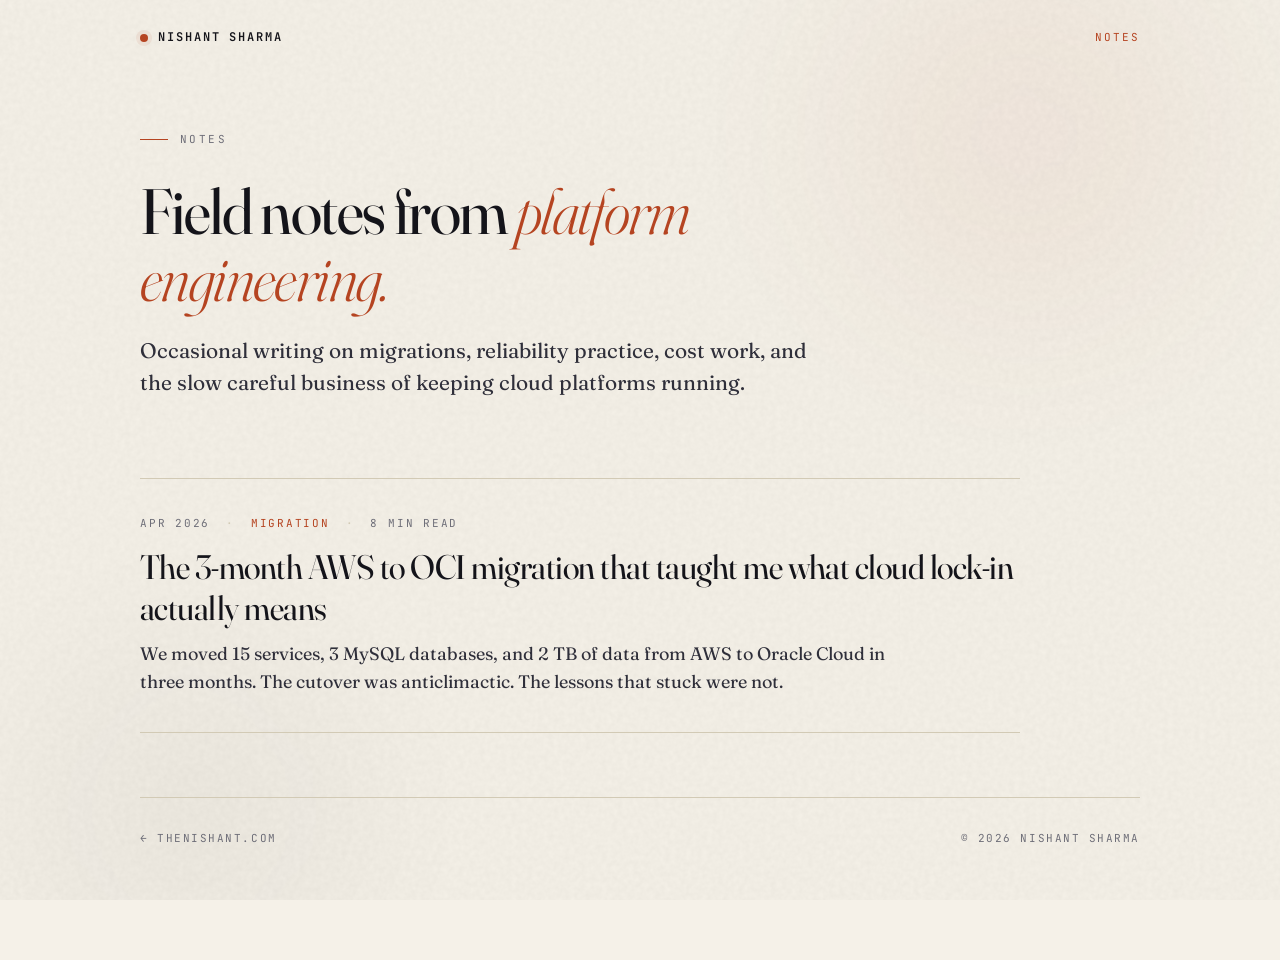
==== notes/index.html @ 916ec0bc "Added new website files with blog" ====
<!DOCTYPE html>
<html lang="en">
<head>
  <meta charset="UTF-8" />
  <meta name="viewport" content="width=device-width, initial-scale=1.0" />
  <title>Notes — Nishant Sharma</title>
  <meta name="description" content="Notes on platform engineering, migrations, reliability, and cost work." />

  <link rel="preconnect" href="https://fonts.googleapis.com" />
  <link rel="preconnect" href="https://fonts.gstatic.com" crossorigin />
  <link href="https://fonts.googleapis.com/css2?family=Fraunces:opsz,wght@9..144,300;9..144,400;9..144,500;9..144,600;9..144,700&family=JetBrains+Mono:wght@400;500;600&display=swap" rel="stylesheet" />
  <link rel="stylesheet" href="/style.css" />
</head>
<body>
  <div class="bg-fx"></div>
  <div class="grain"></div>

  <header class="topbar">
    <a href="/" class="mark">Nishant Sharma</a>
    <nav>
      <a href="/notes/" class="current">Notes</a>
    </nav>
  </header>

  <main class="container">
    <div class="notes-hero">
      <div class="eyebrow">Notes</div>
      <h1>Field notes from <em>platform engineering.</em></h1>
      <p>
        Occasional writing on migrations, reliability practice, cost work, and the slow careful business of keeping cloud platforms running.
      </p>
    </div>

    <ul class="notes-list">
      <li>
        <a href="/notes/aws-to-oci-migration/">
          <div class="note-meta">
            <span>Apr 2026</span>
            <span class="sep">·</span>
            <span class="tag">Migration</span>
            <span class="sep">·</span>
            <span>8 min read</span>
          </div>
          <h2 class="note-title">The 3-month AWS to OCI migration that taught me what cloud lock-in actually means</h2>
          <p class="note-summary">
            We moved 15 services, 3 MySQL databases, and 2 TB of data from AWS to Oracle Cloud in three months. The cutover was anticlimactic. The lessons that stuck were not.
          </p>
        </a>
      </li>
    </ul>

    <footer>
      <span><a href="/" style="color: var(--ink-mute); text-decoration: none;">← thenishant.com</a></span>
      <span>© 2026 Nishant Sharma</span>
    </footer>
  </main>
</body>
</html>
---- style.css ----
:root {
  --ink: #14141a;
  --ink-soft: #2f2f3a;
  --ink-mute: #6e6e78;
  --paper: #f5f1e8;
  --paper-warm: #ece5d3;
  --paper-deep: #e3dac4;
  --rule: #d2cab5;
  --rule-soft: #ddd5c0;
  --accent: #b54421;
  --accent-deep: #8e3416;
  --accent-soft: #e8c4b3;
  --accent-glow: rgba(181, 68, 33, 0.08);
  --serif: 'Fraunces', Georgia, 'Times New Roman', serif;
  --mono: 'JetBrains Mono', ui-monospace, 'SF Mono', Menlo, monospace;
}

* { box-sizing: border-box; margin: 0; padding: 0; }
html { scroll-behavior: smooth; }

body {
  font-family: var(--serif);
  font-weight: 400;
  font-size: 18px;
  line-height: 1.6;
  color: var(--ink);
  background: var(--paper);
  -webkit-font-smoothing: antialiased;
  -moz-osx-font-smoothing: grayscale;
  min-height: 100vh;
}

/* ---- Background atmosphere ---- */
.bg-fx {
  position: fixed;
  inset: 0;
  pointer-events: none;
  z-index: 0;
  overflow: hidden;
}
.bg-fx::before {
  content: '';
  position: absolute;
  top: -20%;
  right: -10%;
  width: 60%;
  height: 70%;
  background: radial-gradient(circle, rgba(181, 68, 33, 0.06) 0%, transparent 60%);
  filter: blur(40px);
}
.bg-fx::after {
  content: '';
  position: absolute;
  bottom: -20%;
  left: -10%;
  width: 50%;
  height: 60%;
  background: radial-gradient(circle, rgba(22, 22, 26, 0.04) 0%, transparent 60%);
  filter: blur(40px);
}

.grain {
  position: fixed;
  inset: 0;
  pointer-events: none;
  opacity: 0.5;
  mix-blend-mode: multiply;
  z-index: 1;
  background-image: url("data:image/svg+xml,%3Csvg viewBox='0 0 200 200' xmlns='http://www.w3.org/2000/svg'%3E%3Cfilter id='n'%3E%3CfeTurbulence type='fractalNoise' baseFrequency='0.85' numOctaves='2'/%3E%3CfeColorMatrix values='0 0 0 0 0 0 0 0 0 0 0 0 0 0 0 0 0 0 0.07 0'/%3E%3C/filter%3E%3Crect width='100%25' height='100%25' filter='url(%23n)'/%3E%3C/svg%3E");
}

/* ---- Top bar ---- */
.topbar {
  position: relative;
  z-index: 10;
  max-width: 1080px;
  margin: 0 auto;
  padding: 28px 40px;
  display: flex;
  align-items: center;
  justify-content: space-between;
  font-family: var(--mono);
  font-size: 12px;
  letter-spacing: 0.16em;
  text-transform: uppercase;
}
.topbar .mark {
  color: var(--ink);
  font-weight: 600;
  text-decoration: none;
  display: flex;
  align-items: center;
  gap: 10px;
}
.topbar .mark::before {
  content: '';
  display: inline-block;
  width: 8px;
  height: 8px;
  background: var(--accent);
  border-radius: 50%;
  box-shadow: 0 0 0 4px var(--accent-glow);
}

.topbar nav {
  display: flex;
  gap: 28px;
}
.topbar nav a {
  color: var(--ink-mute);
  text-decoration: none;
  transition: color 0.2s ease;
  font-size: 11px;
  letter-spacing: 0.18em;
}
.topbar nav a:hover, .topbar nav a.current {
  color: var(--accent);
}

.container {
  max-width: 1080px;
  margin: 0 auto;
  padding: 24px 40px 80px;
  position: relative;
  z-index: 2;
}

/* ---- Hero (homepage) ---- */
.hero {
  display: grid;
  grid-template-columns: 1.7fr 1fr;
  gap: 64px;
  margin-bottom: 96px;
  animation: fade-up 0.8s ease-out both;
}
.hero-main { padding-top: 32px; }

.eyebrow {
  font-family: var(--mono);
  font-size: 11px;
  letter-spacing: 0.22em;
  text-transform: uppercase;
  color: var(--ink-mute);
  margin-bottom: 28px;
  display: flex;
  align-items: center;
  gap: 12px;
}
.eyebrow::before {
  content: '';
  display: inline-block;
  width: 28px;
  height: 1px;
  background: var(--accent);
}

h1 {
  font-family: var(--serif);
  font-weight: 400;
  font-size: clamp(48px, 6vw, 80px);
  line-height: 1.04;
  letter-spacing: -0.025em;
  color: var(--ink);
  margin-bottom: 32px;
  font-variation-settings: 'opsz' 144;
}
h1 em {
  font-style: italic;
  font-weight: 300;
  color: var(--accent);
  font-variation-settings: 'opsz' 144;
}

.lede {
  font-size: 22px;
  line-height: 1.5;
  color: var(--ink-soft);
  max-width: 32ch;
  font-weight: 400;
  margin-bottom: 36px;
}

/* ---- CTA buttons ---- */
.cta-row {
  display: flex;
  gap: 14px;
  flex-wrap: wrap;
  align-items: center;
}
.btn {
  display: inline-flex;
  align-items: center;
  gap: 10px;
  padding: 14px 24px;
  font-family: var(--mono);
  font-size: 12px;
  font-weight: 500;
  letter-spacing: 0.14em;
  text-transform: uppercase;
  text-decoration: none;
  border-radius: 2px;
  transition: all 0.25s ease;
  cursor: pointer;
  border: 1px solid transparent;
}
.btn-primary { background: var(--ink); color: var(--paper); }
.btn-primary:hover {
  background: var(--accent-deep);
  transform: translateY(-1px);
  box-shadow: 0 8px 20px -8px rgba(181, 68, 33, 0.4);
}
.btn-primary svg { stroke: var(--paper); }
.btn-secondary { background: transparent; color: var(--ink); border: 1px solid var(--ink); }
.btn-secondary:hover { background: var(--ink); color: var(--paper); transform: translateY(-1px); }
.btn-secondary:hover svg { stroke: var(--paper); }
.btn svg {
  width: 14px;
  height: 14px;
  stroke: var(--ink);
  stroke-width: 2;
  fill: none;
  transition: transform 0.25s ease;
}
.btn:hover svg { transform: translate(2px, -2px); }

/* ---- Hero meta card ---- */
.meta-card {
  background: var(--paper-warm);
  padding: 32px;
  border: 1px solid var(--rule);
  border-radius: 4px;
  position: relative;
  overflow: hidden;
}
.meta-card::before {
  content: '';
  position: absolute;
  top: 0;
  left: 0;
  right: 0;
  height: 3px;
  background: linear-gradient(90deg, var(--accent), var(--accent-deep));
}
.meta-card h3 {
  font-family: var(--mono);
  font-size: 10px;
  font-weight: 600;
  letter-spacing: 0.22em;
  text-transform: uppercase;
  color: var(--ink-mute);
  margin-bottom: 20px;
}
.meta-list {
  list-style: none;
  display: flex;
  flex-direction: column;
  gap: 16px;
}
.meta-list li { display: flex; flex-direction: column; gap: 2px; }
.meta-label {
  font-family: var(--mono);
  font-size: 10px;
  font-weight: 500;
  letter-spacing: 0.16em;
  text-transform: uppercase;
  color: var(--ink-mute);
}
.meta-value {
  font-family: var(--serif);
  font-size: 17px;
  color: var(--ink);
  line-height: 1.4;
}
.meta-value em { color: var(--accent); font-style: italic; }

/* ---- Stats strip ---- */
.stats {
  display: grid;
  grid-template-columns: repeat(4, 1fr);
  gap: 0;
  margin-bottom: 96px;
  border-top: 1px solid var(--rule);
  border-bottom: 1px solid var(--rule);
  animation: fade-up 0.8s ease-out 0.15s both;
}
.stat {
  padding: 32px 24px;
  border-right: 1px solid var(--rule);
  transition: background 0.3s ease;
}
.stat:last-child { border-right: none; }
.stat:hover { background: var(--paper-warm); }
.stat-value {
  font-family: var(--serif);
  font-size: 44px;
  font-weight: 500;
  line-height: 1;
  color: var(--ink);
  margin-bottom: 8px;
  letter-spacing: -0.02em;
  font-variation-settings: 'opsz' 144;
}
.stat-value em { font-style: italic; font-weight: 300; color: var(--accent); }
.stat-label {
  font-family: var(--mono);
  font-size: 10px;
  font-weight: 500;
  letter-spacing: 0.16em;
  text-transform: uppercase;
  color: var(--ink-mute);
  line-height: 1.4;
}

/* ---- Sections ---- */
section {
  margin-bottom: 96px;
  animation: fade-up 0.8s ease-out both;
}
.section-row {
  display: grid;
  grid-template-columns: 200px 1fr;
  gap: 64px;
}
h2 {
  font-family: var(--mono);
  font-size: 11px;
  font-weight: 500;
  letter-spacing: 0.22em;
  text-transform: uppercase;
  color: var(--ink-mute);
  padding-top: 8px;
}
h2 .num { color: var(--accent); margin-right: 8px; }

.section-body p {
  font-size: 19px;
  line-height: 1.65;
  color: var(--ink-soft);
  margin-bottom: 20px;
  max-width: 60ch;
}
.section-body p:last-child { margin-bottom: 0; }
.section-body p strong { color: var(--ink); font-weight: 500; }

/* ---- Practice grid ---- */
.practice-grid {
  display: grid;
  grid-template-columns: repeat(2, 1fr);
  gap: 1px;
  background: var(--rule-soft);
  border: 1px solid var(--rule-soft);
  margin-top: 8px;
}
.practice-cell {
  background: var(--paper);
  padding: 22px 24px;
  transition: background 0.25s ease;
}
.practice-cell:hover { background: var(--paper-warm); }
.practice-cell h4 {
  font-family: var(--serif);
  font-size: 18px;
  font-weight: 500;
  color: var(--ink);
  margin-bottom: 6px;
  letter-spacing: -0.005em;
}
.practice-cell p {
  font-family: var(--serif);
  font-size: 15px;
  line-height: 1.5;
  color: var(--ink-mute);
  margin: 0;
  max-width: none;
}

/* ---- Industries timeline ---- */
.industries {
  list-style: none;
  display: flex;
  flex-direction: column;
  margin-top: 8px;
}
.industries li {
  display: grid;
  grid-template-columns: 140px 110px 1fr;
  gap: 20px;
  align-items: baseline;
  padding: 18px 0;
  border-top: 1px solid var(--rule-soft);
}
.industries li:last-child { border-bottom: 1px solid var(--rule-soft); }
.ind-label {
  font-family: var(--mono);
  font-size: 11px;
  font-weight: 500;
  letter-spacing: 0.14em;
  text-transform: uppercase;
  color: var(--accent);
}
.ind-company {
  font-family: var(--serif);
  font-weight: 500;
  font-size: 16px;
  color: var(--ink);
}
.ind-note {
  font-family: var(--serif);
  font-size: 16px;
  color: var(--ink-soft);
  line-height: 1.45;
}

/* ---- Writing list (homepage shortlist) ---- */
.writing-list {
  list-style: none;
  display: flex;
  flex-direction: column;
}
.writing-list li { border-top: 1px solid var(--rule-soft); }
.writing-list li:last-child { border-bottom: 1px solid var(--rule-soft); }
.writing-list a {
  display: grid;
  grid-template-columns: 120px 1fr auto;
  gap: 24px;
  align-items: baseline;
  padding: 22px 0;
  text-decoration: none;
  color: var(--ink);
  transition: padding-left 0.25s ease, color 0.2s ease;
}
.writing-list a:hover { padding-left: 12px; color: var(--accent-deep); }
.writing-date {
  font-family: var(--mono);
  font-size: 11px;
  font-weight: 500;
  letter-spacing: 0.14em;
  text-transform: uppercase;
  color: var(--ink-mute);
}
.writing-title {
  font-family: var(--serif);
  font-size: 19px;
  font-weight: 400;
  line-height: 1.4;
  color: var(--ink);
}
.writing-arrow {
  font-family: var(--mono);
  font-size: 14px;
  color: var(--ink-mute);
  transition: transform 0.25s ease, color 0.2s ease;
}
.writing-list a:hover .writing-arrow { transform: translate(2px, -2px); color: var(--accent); }

/* ---- Contact list ---- */
.links {
  list-style: none;
  display: flex;
  flex-direction: column;
}
.links li { border-top: 1px solid var(--rule-soft); }
.links li:last-child { border-bottom: 1px solid var(--rule-soft); }
.links a {
  display: grid;
  grid-template-columns: 110px 1fr auto;
  gap: 24px;
  align-items: baseline;
  padding: 22px 0;
  text-decoration: none;
  color: var(--ink);
  font-family: var(--serif);
  font-size: 19px;
  transition: padding-left 0.25s ease, color 0.2s ease;
}
.links a:hover { padding-left: 12px; color: var(--accent-deep); }
.links-label {
  font-family: var(--mono);
  font-size: 10px;
  font-weight: 500;
  letter-spacing: 0.18em;
  text-transform: uppercase;
  color: var(--ink-mute);
}
.links-arrow {
  font-family: var(--mono);
  font-size: 14px;
  color: var(--ink-mute);
  transition: transform 0.25s ease, color 0.2s ease;
}
.links a:hover .links-arrow { transform: translate(2px, -2px); color: var(--accent); }

/* ---- Footer ---- */
footer {
  margin-top: 64px;
  padding: 32px 0;
  border-top: 1px solid var(--rule);
  font-family: var(--mono);
  font-size: 11px;
  letter-spacing: 0.14em;
  text-transform: uppercase;
  color: var(--ink-mute);
  display: flex;
  justify-content: space-between;
  align-items: center;
}

/* ===========================================
   NOTES INDEX & POST PAGES
   =========================================== */

/* ---- Notes index ---- */
.notes-hero {
  max-width: 720px;
  margin: 32px 0 80px;
  animation: fade-up 0.8s ease-out both;
}
.notes-hero h1 {
  font-size: clamp(44px, 5vw, 64px);
  margin-bottom: 24px;
  line-height: 1.05;
}
.notes-hero p {
  font-size: 21px;
  line-height: 1.5;
  color: var(--ink-soft);
  max-width: 50ch;
}

.notes-list {
  list-style: none;
  max-width: 880px;
  animation: fade-up 0.8s ease-out 0.1s both;
}
.notes-list li {
  border-top: 1px solid var(--rule);
}
.notes-list li:last-child {
  border-bottom: 1px solid var(--rule);
}
.notes-list a {
  display: block;
  padding: 36px 0;
  text-decoration: none;
  color: var(--ink);
  transition: padding-left 0.3s ease;
}
.notes-list a:hover { padding-left: 16px; }
.note-meta {
  font-family: var(--mono);
  font-size: 11px;
  letter-spacing: 0.16em;
  text-transform: uppercase;
  color: var(--ink-mute);
  margin-bottom: 14px;
  display: flex;
  gap: 16px;
  align-items: center;
}
.note-meta .tag {
  color: var(--accent);
}
.note-meta .sep {
  color: var(--rule);
}
.note-title {
  font-family: var(--serif);
  font-weight: 400;
  font-size: clamp(26px, 3vw, 34px);
  line-height: 1.2;
  color: var(--ink);
  margin-bottom: 12px;
  letter-spacing: -0.015em;
  font-variation-settings: 'opsz' 144;
  transition: color 0.25s ease;
  text-transform: none;
  padding-top: 0;
}
.notes-list a:hover .note-title { color: var(--accent-deep); }
.note-summary {
  font-family: var(--serif);
  font-size: 18px;
  line-height: 1.55;
  color: var(--ink-soft);
  max-width: 64ch;
}

/* ---- Post page ---- */
.post-container {
  max-width: 720px;
  margin: 0 auto;
  padding: 24px 40px 80px;
  position: relative;
  z-index: 2;
}

.post-header {
  margin: 32px 0 64px;
  animation: fade-up 0.8s ease-out both;
}
.post-back {
  font-family: var(--mono);
  font-size: 11px;
  letter-spacing: 0.18em;
  text-transform: uppercase;
  color: var(--ink-mute);
  text-decoration: none;
  margin-bottom: 36px;
  display: inline-flex;
  align-items: center;
  gap: 10px;
  transition: color 0.2s ease, transform 0.25s ease;
}
.post-back:hover {
  color: var(--accent);
  transform: translateX(-4px);
}
.post-meta {
  font-family: var(--mono);
  font-size: 11px;
  letter-spacing: 0.16em;
  text-transform: uppercase;
  color: var(--ink-mute);
  margin-bottom: 24px;
  display: flex;
  gap: 16px;
  align-items: center;
  flex-wrap: wrap;
}
.post-meta .tag { color: var(--accent); }
.post-meta .sep { color: var(--rule); }
.post-title {
  font-family: var(--serif);
  font-weight: 400;
  font-size: clamp(36px, 5vw, 56px);
  line-height: 1.08;
  letter-spacing: -0.02em;
  color: var(--ink);
  font-variation-settings: 'opsz' 144;
}

/* ---- Post body / prose ---- */
.prose {
  font-family: var(--serif);
  font-size: 19px;
  line-height: 1.7;
  color: var(--ink-soft);
  animation: fade-up 0.8s ease-out 0.15s both;
}
.prose > *:first-child { margin-top: 0; }
.prose p {
  margin: 0 0 26px 0;
}
.prose p strong { color: var(--ink); font-weight: 500; }
.prose p em { font-style: italic; }
.prose .lede-paragraph {
  font-size: 22px;
  line-height: 1.55;
  color: var(--ink);
  margin-bottom: 36px;
  font-weight: 400;
}

.prose h2 {
  font-family: var(--serif);
  font-size: clamp(26px, 3vw, 32px);
  font-weight: 500;
  line-height: 1.2;
  letter-spacing: -0.015em;
  color: var(--ink);
  margin: 64px 0 20px 0;
  text-transform: none;
  padding-top: 0;
  font-variation-settings: 'opsz' 144;
}

.prose h2 .h-num {
  font-family: var(--mono);
  font-size: 13px;
  font-weight: 500;
  letter-spacing: 0.18em;
  color: var(--accent);
  display: block;
  margin-bottom: 8px;
  text-transform: uppercase;
}

.prose blockquote {
  margin: 36px 0;
  padding: 20px 28px;
  background: var(--paper-warm);
  border-left: 3px solid var(--accent);
  font-family: var(--serif);
  font-style: italic;
  font-size: 21px;
  line-height: 1.5;
  color: var(--ink);
}
.prose blockquote p { margin-bottom: 0; }

.prose ol, .prose ul {
  margin: 0 0 26px 0;
  padding-left: 24px;
}
.prose ol li, .prose ul li {
  margin-bottom: 10px;
  padding-left: 8px;
}
.prose ol li::marker {
  font-family: var(--mono);
  font-size: 14px;
  color: var(--accent);
  font-weight: 500;
}
.prose ul li::marker {
  color: var(--accent);
}

.prose hr {
  border: 0;
  border-top: 1px solid var(--rule);
  margin: 56px 0;
  position: relative;
}
.prose hr::after {
  content: '· · ·';
  position: absolute;
  top: -12px;
  left: 50%;
  transform: translateX(-50%);
  background: var(--paper);
  padding: 0 16px;
  color: var(--ink-mute);
  font-family: var(--mono);
  letter-spacing: 0.4em;
  font-size: 12px;
}

.prose code {
  font-family: var(--mono);
  font-size: 0.9em;
  background: var(--paper-warm);
  padding: 2px 6px;
  border-radius: 2px;
  color: var(--ink);
}

.prose a {
  color: var(--accent-deep);
  text-decoration: underline;
  text-decoration-color: var(--accent-soft);
  text-underline-offset: 3px;
  transition: text-decoration-color 0.2s ease;
}
.prose a:hover { text-decoration-color: var(--accent); }

.post-end {
  margin: 72px 0 0;
  padding-top: 36px;
  border-top: 1px solid var(--rule);
  font-family: var(--mono);
  font-size: 11px;
  letter-spacing: 0.14em;
  text-transform: uppercase;
  color: var(--ink-mute);
  display: flex;
  justify-content: space-between;
  align-items: center;
}

/* ---- Animations ---- */
@keyframes fade-up {
  from { opacity: 0; transform: translateY(16px); }
  to { opacity: 1; transform: translateY(0); }
}
section:nth-of-type(1) { animation-delay: 0.25s; }
section:nth-of-type(2) { animation-delay: 0.30s; }
section:nth-of-type(3) { animation-delay: 0.35s; }
section:nth-of-type(4) { animation-delay: 0.40s; }
section:nth-of-type(5) { animation-delay: 0.45s; }

/* ---- Responsive ---- */
@media (max-width: 900px) {
  .hero { grid-template-columns: 1fr; gap: 40px; }
  .hero-main { padding-top: 0; }
  .stats { grid-template-columns: repeat(2, 1fr); }
  .stat:nth-child(2) { border-right: none; }
  .stat:nth-child(1), .stat:nth-child(2) { border-bottom: 1px solid var(--rule); }
  .section-row { grid-template-columns: 1fr; gap: 24px; }
  .lede { max-width: 100%; }
  .practice-grid { grid-template-columns: 1fr; }
}
@media (max-width: 600px) {
  .topbar { padding: 22px 24px; }
  .container, .post-container { padding: 16px 24px 56px; }
  .hero { margin-bottom: 64px; }
  section { margin-bottom: 72px; }
  .stat-value { font-size: 32px; }
  .stat { padding: 24px 16px; }
  .meta-card { padding: 24px; }
  .lede { font-size: 19px; }
  .industries li {
    grid-template-columns: 1fr;
    gap: 6px;
    padding: 16px 0;
  }
  .links a, .writing-list a {
    grid-template-columns: 1fr auto;
    gap: 12px;
  }
  .links-label, .writing-date {
    grid-column: 1 / -1;
    margin-bottom: 4px;
  }
  .cta-row { flex-direction: column; align-items: stretch; }
  .btn { justify-content: center; }
  footer { flex-direction: column; gap: 12px; align-items: flex-start; }
  .prose { font-size: 17px; }
  .prose .lede-paragraph { font-size: 20px; }
  .prose h2 { margin: 48px 0 16px 0; }
  .prose blockquote { padding: 16px 20px; font-size: 18px; }
  .post-header { margin: 16px 0 48px; }
  .notes-list a { padding: 28px 0; }
}
@media (prefers-reduced-motion: reduce) {
  *, *::before, *::after {
    animation-duration: 0.01ms !important;
    animation-iteration-count: 1 !important;
    transition-duration: 0.01ms !important;
  }
}
::selection { background: var(--accent-soft); color: var(--ink); }
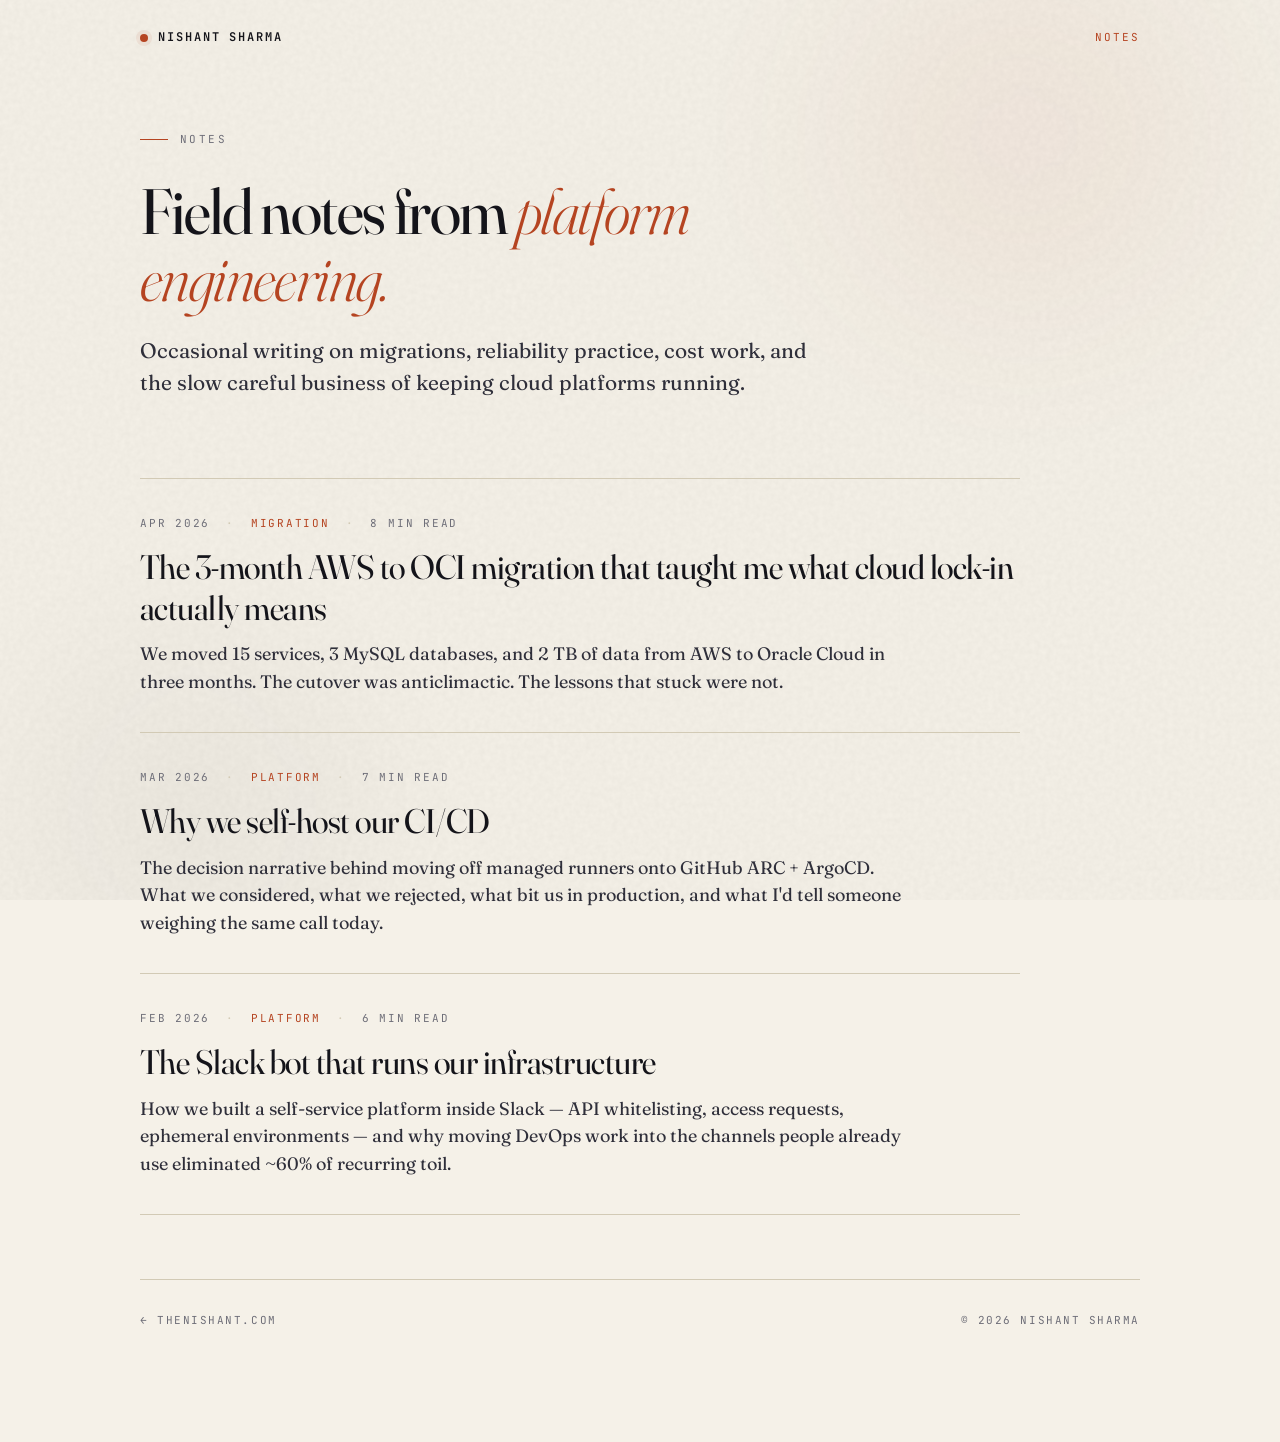
==== commit 35052192: "Added post 3" ====
--- a/notes/index.html
+++ b/notes/index.html
@@ -5,6 +5,18 @@
   <meta name="viewport" content="width=device-width, initial-scale=1.0" />
   <title>Notes — Nishant Sharma</title>
   <meta name="description" content="Notes on platform engineering, migrations, reliability, and cost work." />
+  <meta property="og:title" content="Notes — Nishant Sharma" />
+  <meta property="og:description" content="Field notes from platform engineering — migrations, reliability, cost work." />
+  <meta property="og:type" content="website" />
+  <meta property="og:url" content="https://thenishant.com/notes/" />
+  <meta property="og:image" content="https://thenishant.com/og.jpg" />
+  <meta property="og:image:width" content="1200" />
+  <meta property="og:image:height" content="630" />
+  <meta property="og:image:alt" content="Nishant Sharma — Platform engineering, quietly." />
+  <meta name="twitter:card" content="summary_large_image" />
+  <meta name="twitter:title" content="Notes — Nishant Sharma" />
+  <meta name="twitter:description" content="Field notes from platform engineering." />
+  <meta name="twitter:image" content="https://thenishant.com/og.jpg" />
 
   <link rel="preconnect" href="https://fonts.googleapis.com" />
   <link rel="preconnect" href="https://fonts.gstatic.com" crossorigin />
@@ -47,6 +59,36 @@
           </p>
         </a>
       </li>
+      <li>
+        <a href="/notes/self-hosted-ci-cd/">
+          <div class="note-meta">
+            <span>Mar 2026</span>
+            <span class="sep">·</span>
+            <span class="tag">Platform</span>
+            <span class="sep">·</span>
+            <span>7 min read</span>
+          </div>
+          <h2 class="note-title">Why we self-host our CI/CD</h2>
+          <p class="note-summary">
+            The decision narrative behind moving off managed runners onto GitHub ARC + ArgoCD. What we considered, what we rejected, what bit us in production, and what I'd tell someone weighing the same call today.
+          </p>
+        </a>
+      </li>
+      <li>
+        <a href="/notes/slack-self-service/">
+          <div class="note-meta">
+            <span>Feb 2026</span>
+            <span class="sep">·</span>
+            <span class="tag">Platform</span>
+            <span class="sep">·</span>
+            <span>6 min read</span>
+          </div>
+          <h2 class="note-title">The Slack bot that runs our infrastructure</h2>
+          <p class="note-summary">
+            How we built a self-service platform inside Slack — API whitelisting, access requests, ephemeral environments — and why moving DevOps work into the channels people already use eliminated ~60% of recurring toil.
+          </p>
+        </a>
+      </li>
     </ul>
 
     <footer>
